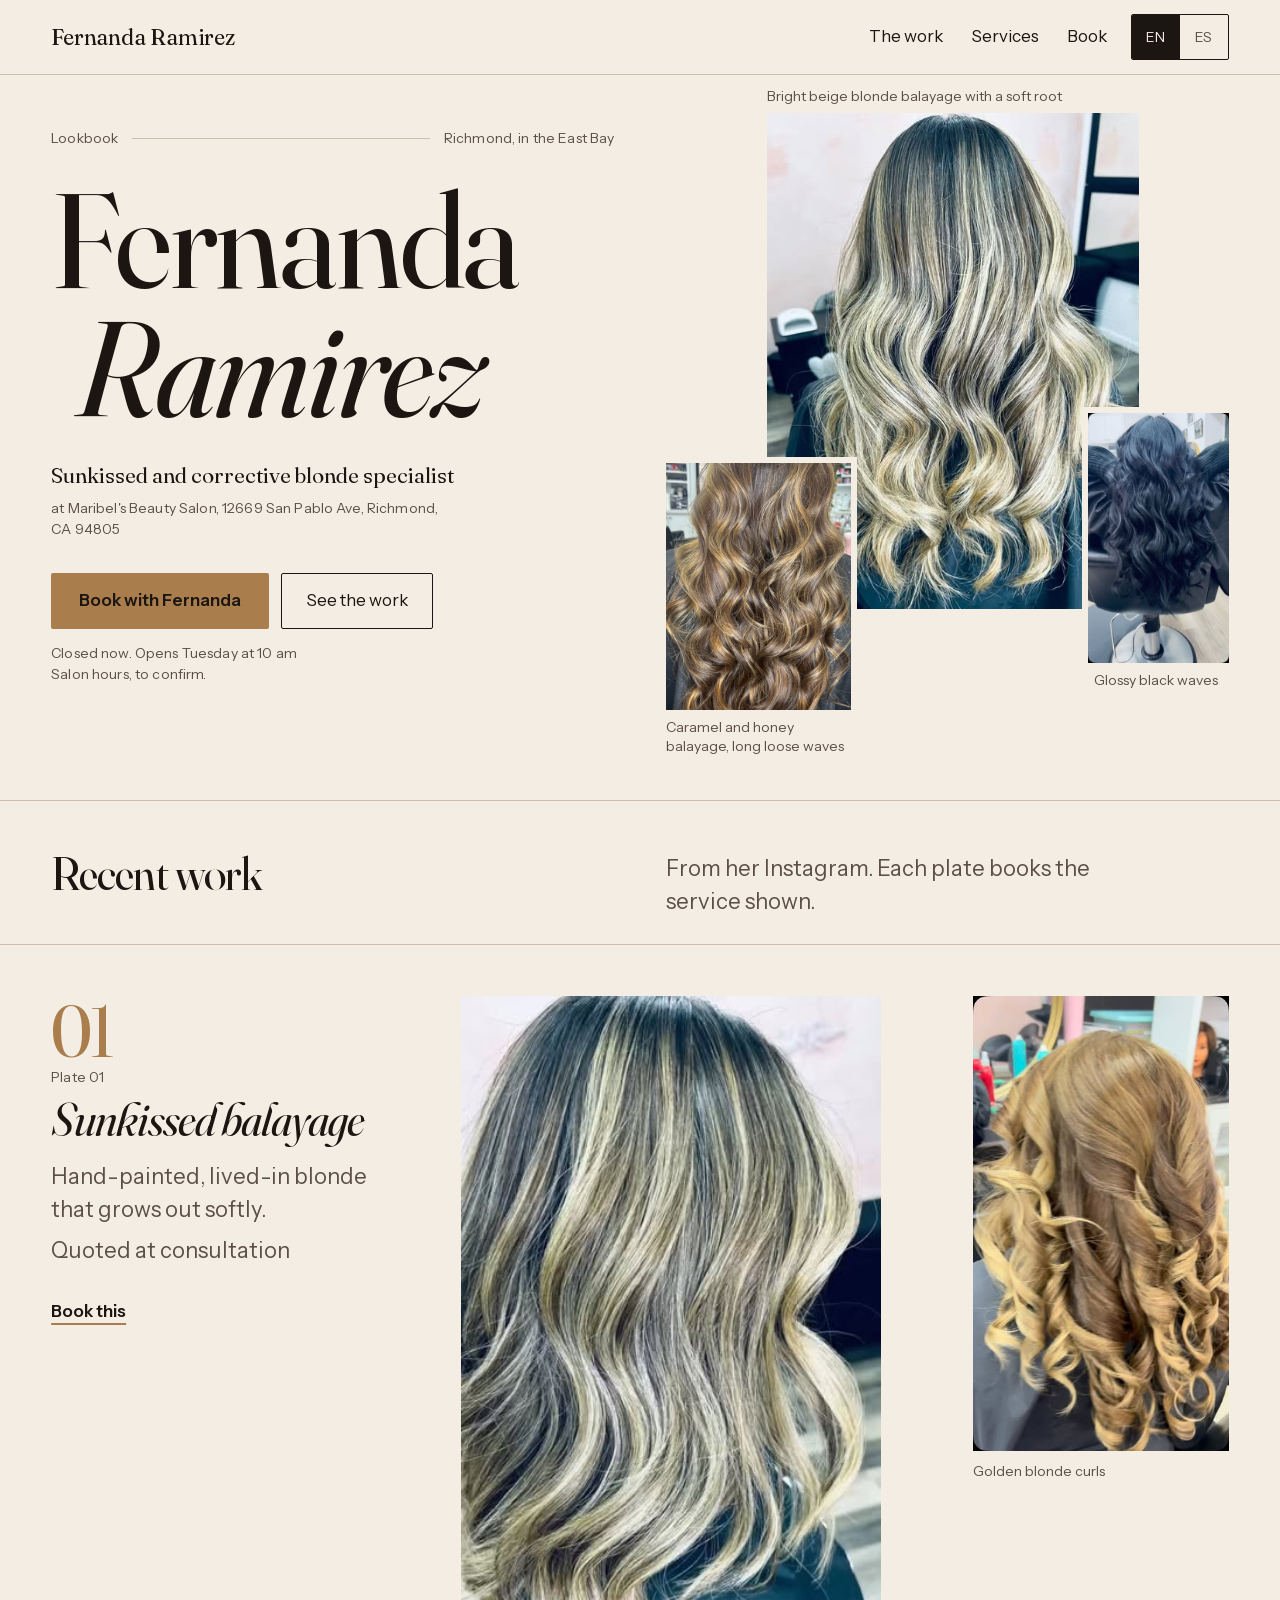
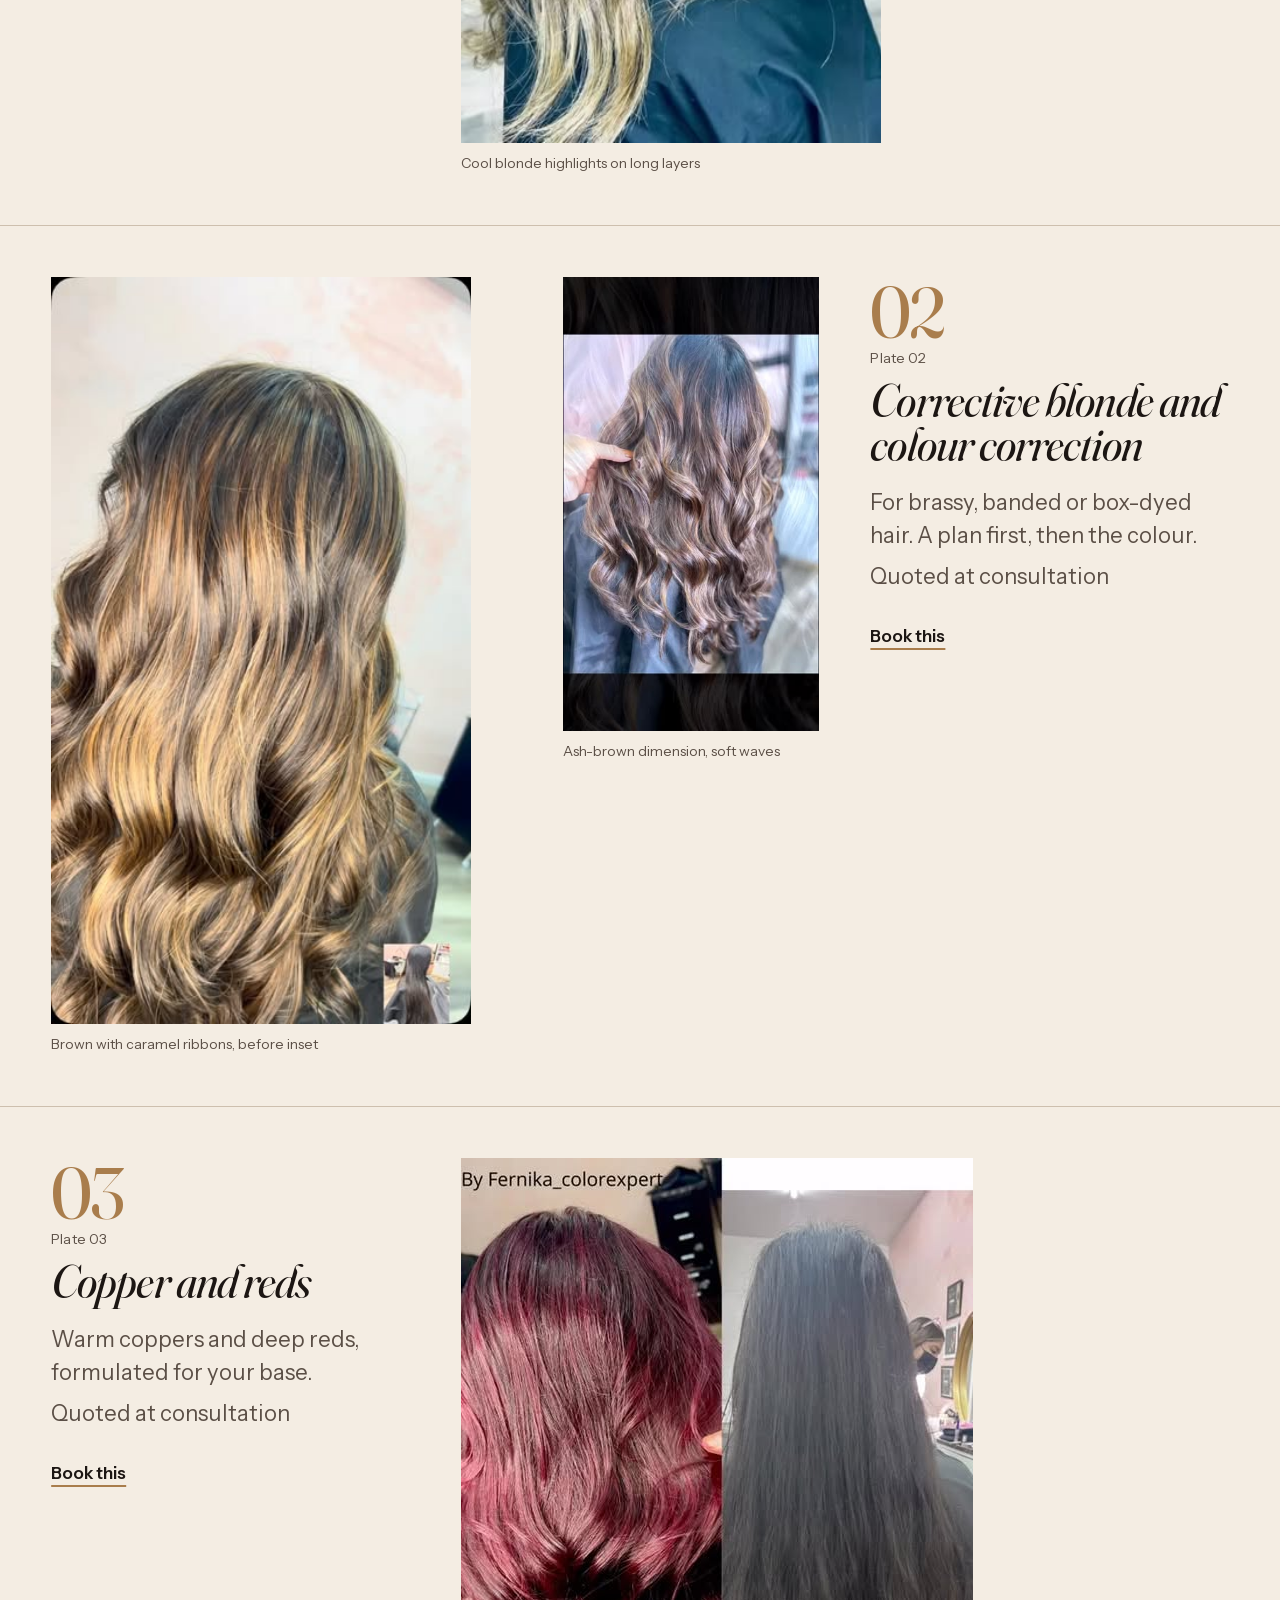
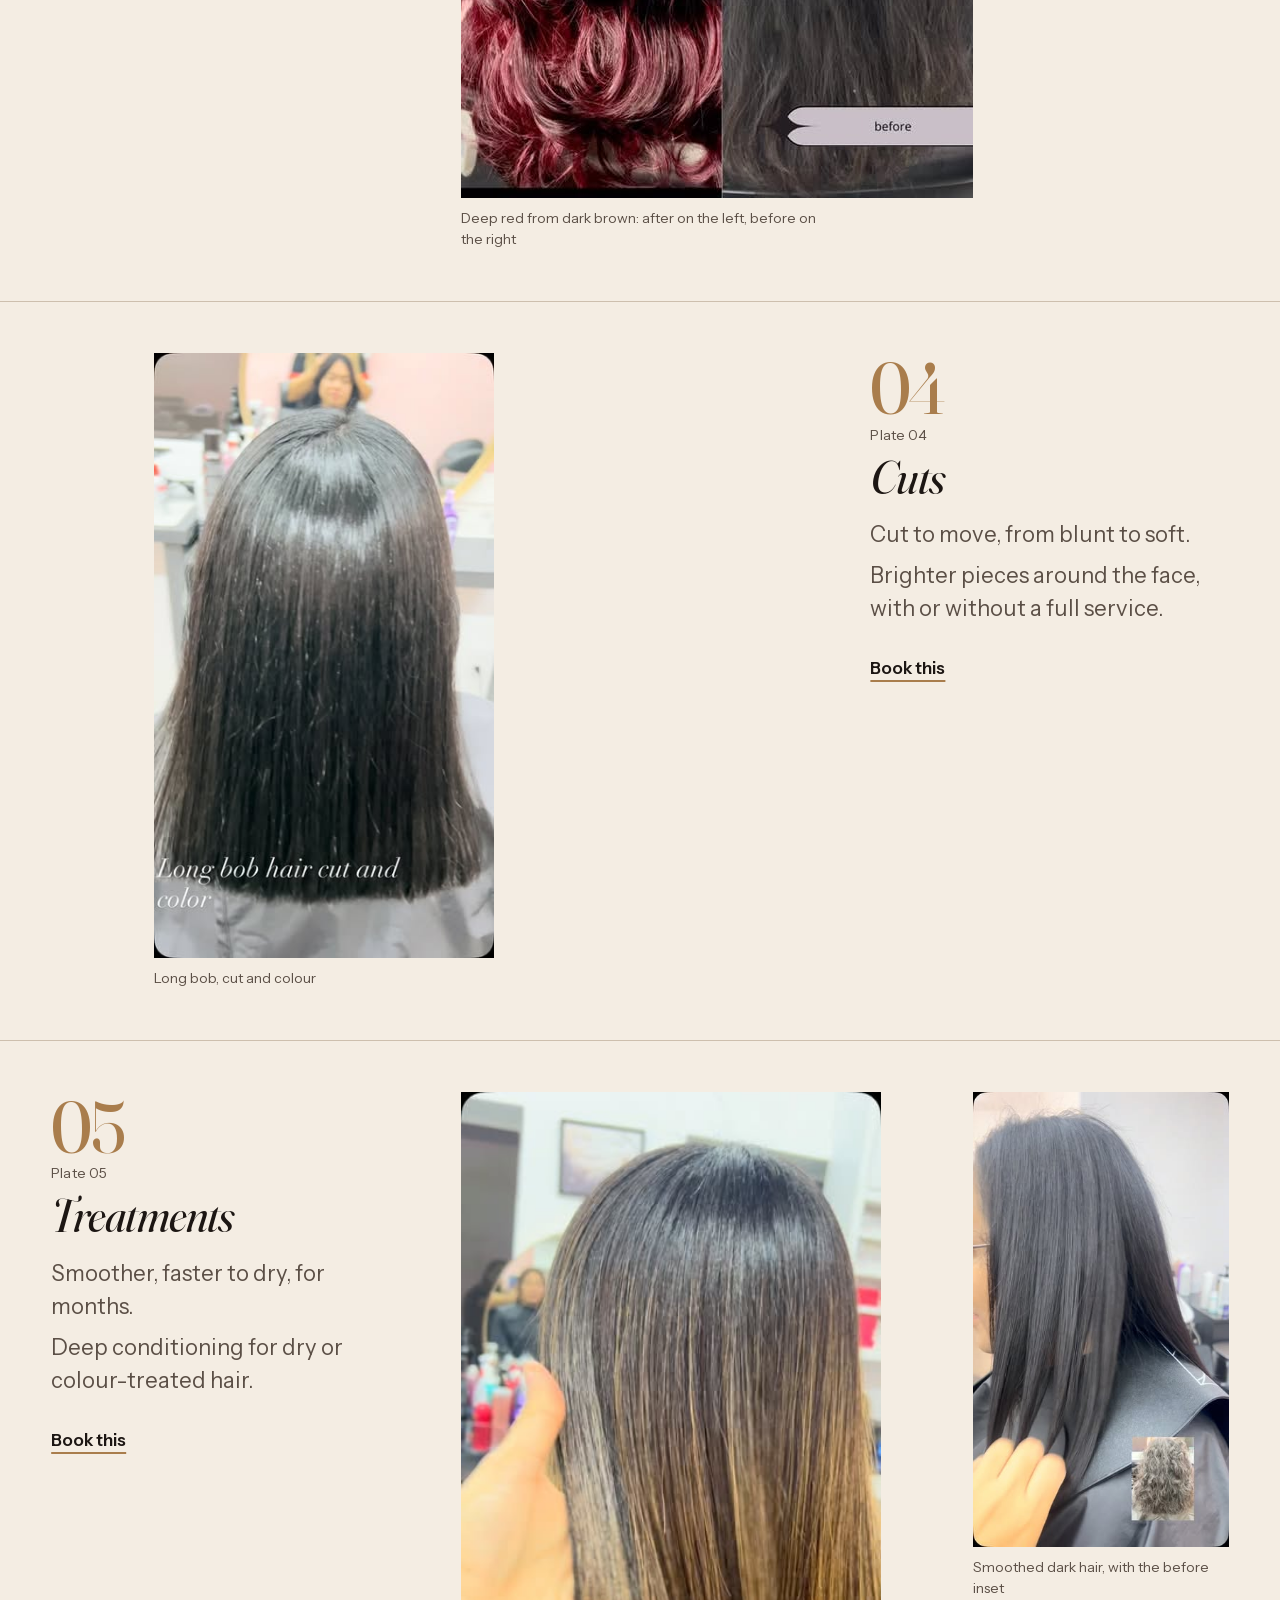
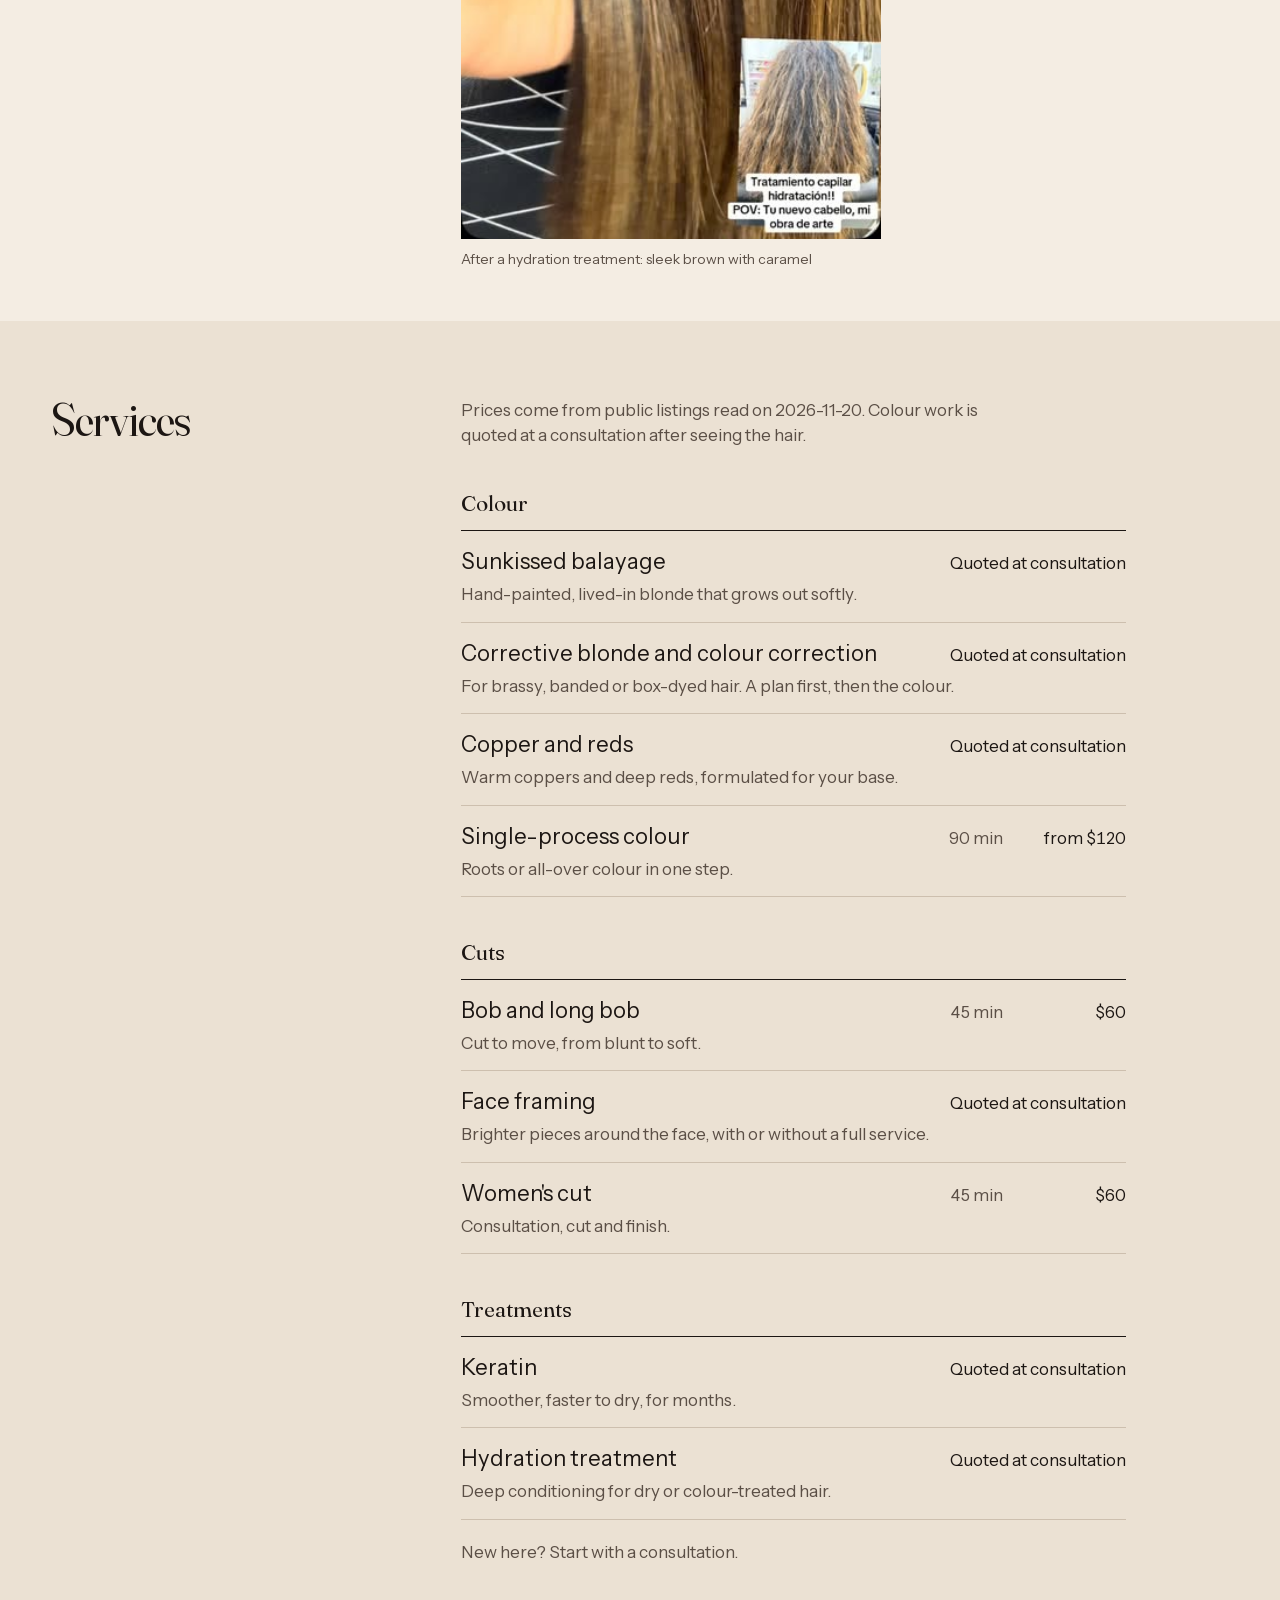
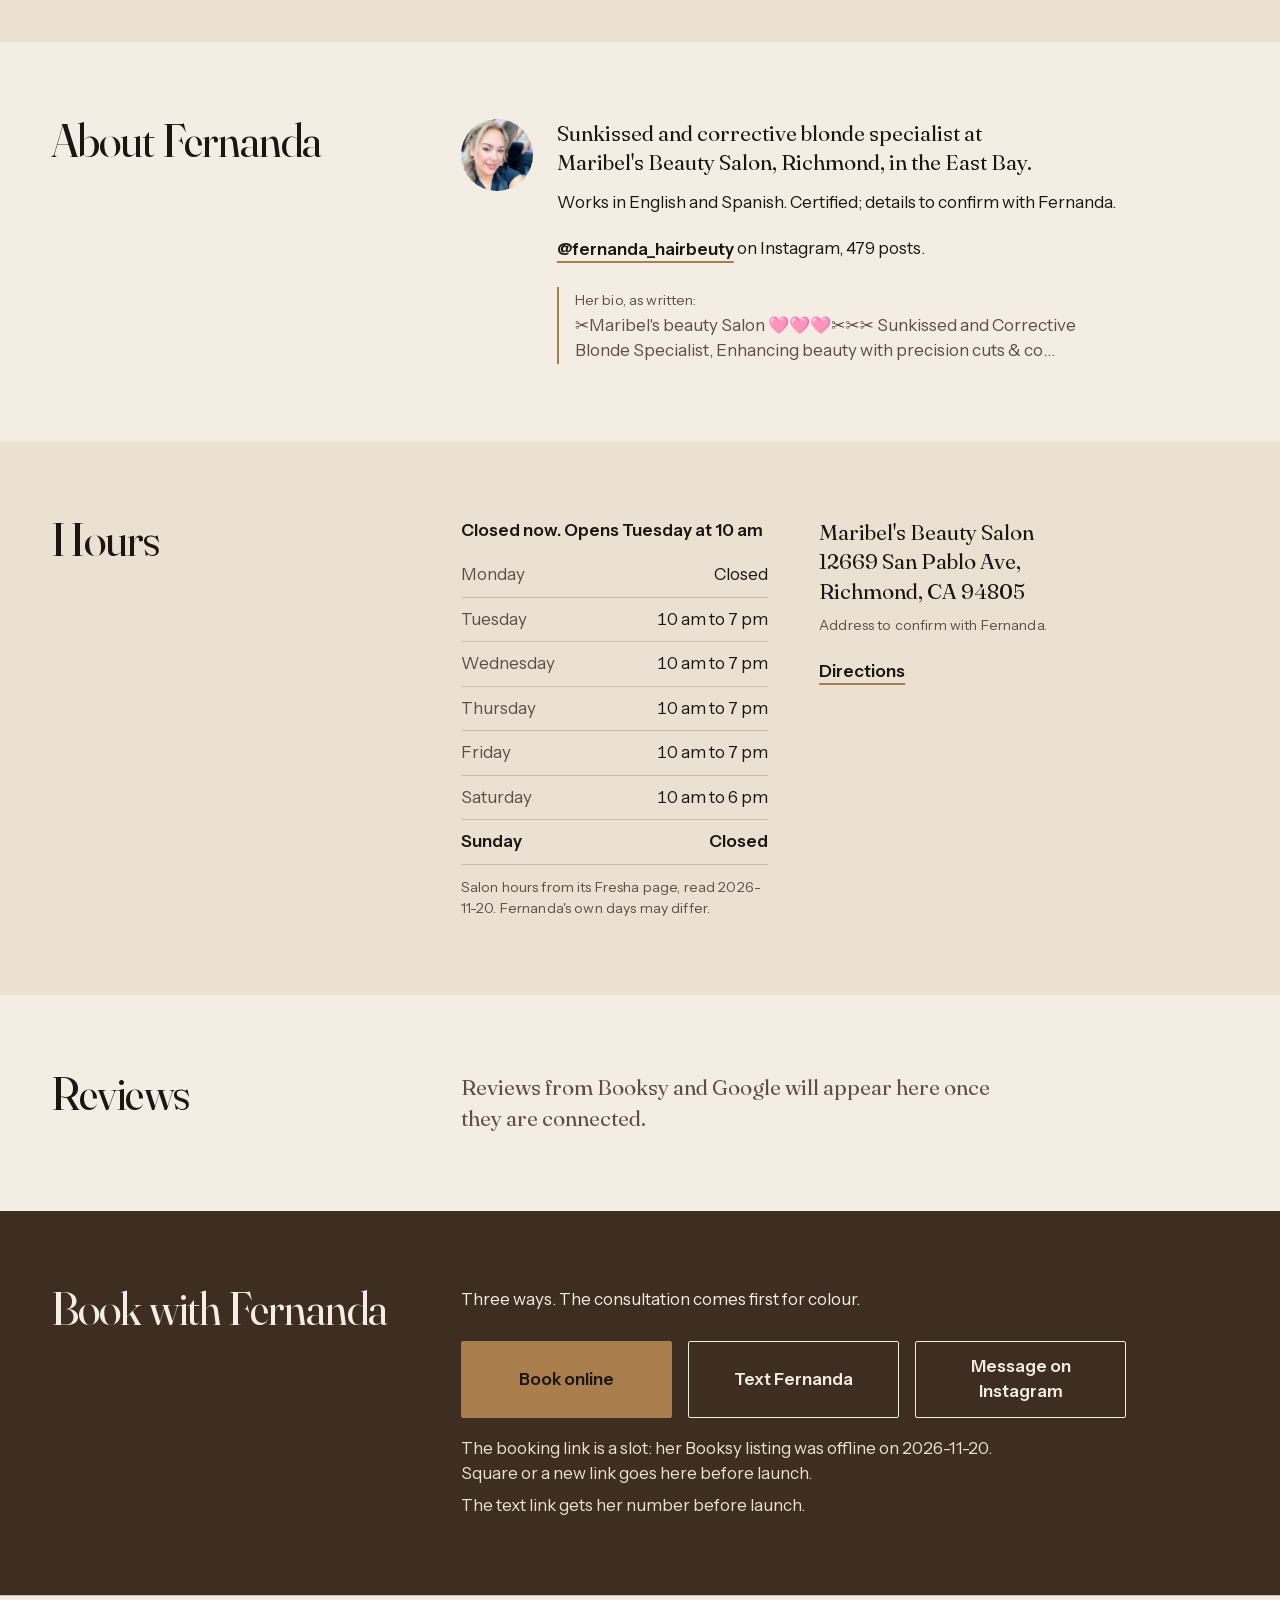
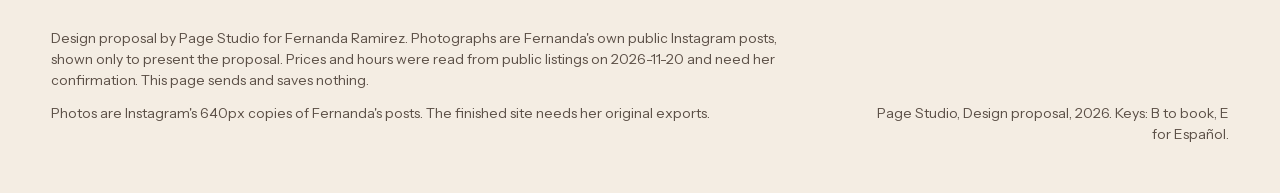
==== d1-lookbook.html @ dfb5a10b "Full proposal: walkthrough plus four directions (preview for Fernanda)" ====
<!DOCTYPE html>
<html lang="en">
<head>
<meta charset="utf-8">
<meta name="robots" content="noindex, nofollow">
<meta name="viewport" content="width=device-width, initial-scale=1">
<title>Fernanda Ramirez, blonde specialist in Richmond, CA: balayage, colour correction, cuts</title>
<meta name="description" content="Fernanda Ramirez, sunkissed and corrective blonde specialist at Maribel's Beauty Salon, 12669 San Pablo Ave, Richmond, CA. Balayage, colour correction, copper and reds, precision cuts, keratin. English and Spanish. Book a consultation.">
<meta name="theme-color" content="#f4ede3">
<link rel="stylesheet" href="fonts/fonts.css">
<script type="application/ld+json">
{"@context":"https://schema.org","@type":"HairSalon","name":"Fernanda Ramirez at Maribel's Beauty Salon","description":"Sunkissed and corrective blonde specialist. Balayage, colour correction, copper and reds, precision cuts, keratin and hydration treatments. English and Spanish.","address":{"@type":"PostalAddress","streetAddress":"12669 San Pablo Ave","addressLocality":"Richmond","addressRegion":"CA","postalCode":"94805","addressCountry":"US"},"sameAs":["https://www.instagram.com/fernanda_hairbeuty/"],"image":"img/work-04.jpg","knowsLanguage":["en","es"],"openingHoursSpecification":[{"@type":"OpeningHoursSpecification","dayOfWeek":["Tuesday","Wednesday","Thursday","Friday"],"opens":"10:00","closes":"19:00"},{"@type":"OpeningHoursSpecification","dayOfWeek":"Saturday","opens":"10:00","closes":"18:00"}]}
</script>
<style>
:root{
  --paper:#f4ede3;--paper-2:#ebe1d3;--ink:#1c1613;--ink-2:#5b4f46;--honey:#a97d4c;--espresso:#3d2e21;--rule:#cdbfae;
  --t1:14px;--t2:17px;--t3:clamp(19px,1.1vw + 14px,22px);--t4:clamp(28px,2.2vw + 18px,48px);--t5:clamp(56px,10.5vw,160px);--t6:clamp(40px,4vw + 20px,80px);
  --display:"Fraunces",Georgia,"Times New Roman",serif;--text:"Instrument Sans",system-ui,-apple-system,"Segoe UI",sans-serif;
  --gutter:clamp(20px,4vw,64px);--r:2px;--ease:cubic-bezier(.2,.7,.2,1);
}
*{box-sizing:border-box}
html{background:var(--paper);scroll-behavior:smooth}
body{margin:0;background:var(--paper);color:var(--ink);font-family:var(--text);font-size:var(--t2);line-height:1.5;-webkit-font-smoothing:antialiased;text-rendering:optimizeLegibility}
img{display:block;max-width:100%;height:auto}
a{color:inherit}
h1,h2,h3,p,figure{margin:0}
:focus-visible{outline:2px solid var(--ink);outline-offset:3px;border-radius:var(--r)}
.skip{position:absolute;left:var(--gutter);top:-100px;background:var(--ink);color:var(--paper);padding:12px 16px;z-index:10;text-decoration:none}
.skip:focus{top:12px}
.display{font-family:var(--display);font-variation-settings:"opsz" 144,"SOFT" 50;font-weight:400;letter-spacing:-.02em;line-height:.96}
.ital{font-style:italic;font-variation-settings:"opsz" 144,"SOFT" 70}
.meta{font-size:var(--t1);color:var(--ink-2);letter-spacing:.01em}
.wrap{padding-left:var(--gutter);padding-right:var(--gutter)}

/* header */
.hdr{display:flex;align-items:center;justify-content:space-between;gap:16px;padding:14px var(--gutter);border-bottom:1px solid var(--rule)}
.mark{font-family:var(--display);font-variation-settings:"opsz" 36;font-size:var(--t3);text-decoration:none;letter-spacing:-.01em;min-height:44px;display:inline-flex;align-items:center}
.hdr-nav{display:flex;align-items:center;gap:4px}
.hdr-nav a{text-decoration:none;padding:10px 12px;min-height:44px;display:inline-flex;align-items:center;border-radius:var(--r)}
.hdr-nav a:hover{text-decoration:underline;text-decoration-color:var(--honey);text-underline-offset:5px;text-decoration-thickness:2px}
.lang{display:flex;border:1px solid var(--ink);border-radius:var(--r);overflow:hidden;margin-left:8px}
.lang button{font:inherit;font-size:var(--t1);background:transparent;color:var(--ink-2);border:0;min-height:44px;min-width:48px;padding:0 12px;cursor:pointer}
.lang button[aria-pressed="true"]{background:var(--ink);color:var(--paper)}
.lang button:focus-visible{outline-offset:-3px}

/* acts */
.btn{display:inline-flex;align-items:center;justify-content:center;min-height:56px;padding:0 28px;background:var(--honey);color:var(--ink);text-decoration:none;font-weight:600;border-radius:var(--r);transition:background .25s var(--ease),color .25s var(--ease)}
.btn:hover{background:var(--espresso);color:var(--paper)}
.ghost{display:inline-flex;align-items:center;justify-content:center;min-height:56px;padding:0 24px;border:1px solid var(--ink);color:var(--ink);text-decoration:none;border-radius:var(--r)}
.ghost:hover{background:var(--paper-2)}
.booklink{display:inline-flex;align-items:center;min-height:44px;font-weight:600;text-decoration:underline;text-decoration-color:var(--honey);text-decoration-thickness:2px;text-underline-offset:6px}
.booklink:hover{text-decoration-color:var(--ink)}

/* masthead */
.mast{display:grid;grid-template-columns:repeat(12,1fr);column-gap:var(--gutter);padding:clamp(20px,3vw,48px) var(--gutter) clamp(64px,7vw,110px);align-items:end}
.mast-copy{grid-column:1/7;padding-bottom:clamp(8px,2vw,32px)}
.kicker{display:flex;gap:14px;align-items:baseline;flex-wrap:wrap;margin-bottom:clamp(14px,2vw,28px)}
.kicker .rule{flex:1;height:1px;background:var(--rule);min-width:40px;align-self:center}
.title{font-size:var(--t5)}
.title .ital{display:block;padding-left:.18em}
.sub{font-family:var(--display);font-variation-settings:"opsz" 72,"SOFT" 30;font-size:var(--t3);line-height:1.3;margin-top:clamp(16px,2.2vw,28px);max-width:30ch}
.place{margin-top:8px;max-width:40ch}
.acts{display:flex;gap:12px;flex-wrap:wrap;margin-top:clamp(20px,2.6vw,36px)}
.open{margin-top:14px}
.open span{display:block}
.mast-art{grid-column:7/13;position:relative;aspect-ratio:1/1.06}
.mast-art figure{position:absolute;margin:0}
.art-a{left:18%;top:0;width:66%}
.art-b{left:0;bottom:0;width:34%;border:6px solid var(--paper);border-bottom:0;border-left:0}
.art-c{right:0;bottom:7%;width:26%;border:6px solid var(--paper);border-right:0}
.mast-art img{width:100%}
.mast-art figcaption{position:absolute;left:0;right:0;top:calc(100% + 8px);font-size:var(--t1);color:var(--ink-2);line-height:1.35}
.art-a figcaption{top:auto;bottom:calc(100% + 8px);white-space:nowrap;overflow:hidden;text-overflow:ellipsis}
.art-b figcaption{left:0}
.art-c figcaption{left:6px}

/* plates */
.plates-head{display:grid;grid-template-columns:repeat(12,1fr);column-gap:var(--gutter);padding:clamp(28px,4vw,64px) var(--gutter) clamp(12px,2vw,28px);border-top:1px solid var(--rule)}
.plates-head h2{grid-column:1/6;font-size:var(--t4)}
.plates-head p{grid-column:7/12;font-size:var(--t3);color:var(--ink-2);align-self:end;max-width:40ch}
.plate{display:grid;grid-template-columns:repeat(12,1fr);column-gap:var(--gutter);padding:clamp(28px,4vw,72px) var(--gutter);border-top:1px solid var(--rule)}
.plate-copy{grid-column:1/5;align-self:start;position:sticky;top:24px}
.plate:nth-child(even) .plate-copy{grid-column:9/13;order:2}
.plate-art{grid-column:5/13;display:grid;grid-template-columns:repeat(8,1fr);column-gap:var(--gutter);align-items:start}
.plate:nth-child(even) .plate-art{grid-column:1/9;order:1}
.num{font-family:var(--display);font-variation-settings:"opsz" 144,"SOFT" 50;font-size:var(--t6);line-height:1;color:var(--honey);font-variant-numeric:tabular-nums;letter-spacing:-.03em}
.plate h3{font-size:var(--t4);margin-top:10px;max-width:14ch}
.plate .lines{margin-top:18px;max-width:34ch;font-size:var(--t3);color:var(--ink-2)}
.plate .lines p + p{margin-top:8px}
.plate .booklink{margin-top:22px}
.plate figure{margin:0}
.plate figcaption{margin-top:10px;font-size:var(--t1);color:var(--ink-2);max-width:36ch}
.p-main{grid-column:1/6}
.p-side{grid-column:6/9;margin-top:clamp(40px,8vw,160px)}
.p-main img{width:min(100%,420px)}
.p-side img{width:min(100%,340px)}
.plate.wide .p-main{grid-column:1/7}
.plate.wide .p-main img{width:min(100%,512px)}
.p-side.alone{grid-column:2/7;margin-top:0}

/* services */
.band{background:var(--paper-2)}
.sec{display:grid;grid-template-columns:repeat(12,1fr);column-gap:var(--gutter);padding:clamp(40px,6vw,96px) var(--gutter)}
.sec > h2{grid-column:1/5;font-size:var(--t4)}
.sec > .body{grid-column:5/12}
.sec .note{color:var(--ink-2);max-width:52ch}
.grp{margin-top:clamp(24px,3vw,40px)}
.grp h3{font-family:var(--display);font-variation-settings:"opsz" 72,"SOFT" 30;font-weight:400;font-size:var(--t3);padding-bottom:10px;border-bottom:1px solid var(--ink)}
.row{display:grid;grid-template-columns:1fr auto auto;gap:6px 24px;align-items:baseline;padding:14px 0;border-bottom:1px solid var(--rule)}
.row .nm{font-size:var(--t3)}
.row .ln{grid-column:1/-1;color:var(--ink-2);margin-top:-2px}
.row .dur,.row .pr{white-space:nowrap;font-variant-numeric:tabular-nums}
.row .pr{min-width:9ch;text-align:right}
.row .dur{color:var(--ink-2)}

/* about */
.about .body{display:grid;grid-template-columns:72px 1fr;gap:20px 24px;align-items:start}
.about img{width:72px;height:72px;border-radius:50%;object-fit:cover}
.about .lead{font-family:var(--display);font-variation-settings:"opsz" 72,"SOFT" 30;font-size:var(--t3);line-height:1.35;max-width:36ch}
.about p + p{margin-top:12px}
.about .ig{display:inline-flex;align-items:center;min-height:44px;font-weight:600;text-decoration:underline;text-decoration-color:var(--honey);text-decoration-thickness:2px;text-underline-offset:6px}
.about blockquote{margin:16px 0 0;padding-left:16px;border-left:2px solid var(--honey);color:var(--ink-2);max-width:60ch}

/* hours */
.hours .body{display:grid;grid-template-columns:1fr 1fr;gap:32px var(--gutter)}
.hrow{display:grid;grid-template-columns:1fr auto;gap:16px;padding:9px 0;border-bottom:1px solid var(--rule);font-variant-numeric:tabular-nums}
.hrow.today{font-weight:600}
.hday{color:var(--ink-2)}.hrow.today .hday{color:var(--ink)}
.status{font-weight:600;margin-bottom:10px}
.addr{font-family:var(--display);font-variation-settings:"opsz" 72,"SOFT" 30;font-size:var(--t3);line-height:1.35}
.addr + p{margin-top:8px}
.dir{display:inline-flex;align-items:center;min-height:44px;margin-top:14px;font-weight:600;text-decoration:underline;text-decoration-color:var(--honey);text-decoration-thickness:2px;text-underline-offset:6px}

/* book */
.book{background:var(--espresso);color:var(--paper)}
.book .sec > h2{font-size:var(--t4)}
.book .body p{max-width:52ch}
.chan{display:grid;grid-template-columns:repeat(3,1fr);gap:16px;margin-top:28px}
.chan a{display:flex;align-items:center;justify-content:center;min-height:64px;padding:12px 18px;text-align:center;text-decoration:none;border:1px solid var(--paper);border-radius:var(--r);font-weight:600}
.chan a.primary{background:var(--honey);color:var(--ink);border-color:var(--honey)}
.chan a:hover{background:var(--paper);color:var(--espresso)}
.chan a.primary:hover{background:var(--paper);color:var(--espresso);border-color:var(--paper)}
.book .slots{margin-top:18px;color:var(--paper-2)}
.book .slots p + p{margin-top:6px}
.book :focus-visible{outline-color:var(--paper)}

/* reviews */
.reviews .body p{font-family:var(--display);font-variation-settings:"opsz" 72,"SOFT" 30;font-size:var(--t3);color:var(--ink-2);max-width:40ch;line-height:1.4}

/* footer */
.ftr{padding:32px var(--gutter) 48px;border-top:1px solid var(--rule);display:grid;grid-template-columns:repeat(12,1fr);column-gap:var(--gutter);row-gap:12px;font-size:var(--t1);color:var(--ink-2)}
.ftr p{grid-column:1/9;max-width:80ch}
.ftr .colophon{grid-column:9/13;text-align:right}

/* reveal: default visible; hidden only while js loads */
html.js:not(.ready) .rv{opacity:0;transform:translateY(10px)}
.rv{transition:opacity .45s var(--ease),transform .45s var(--ease);transition-delay:calc(var(--i,0) * 70ms)}
@media (prefers-reduced-motion:reduce){html{scroll-behavior:auto}.rv,.btn{transition:none}html.js:not(.ready) .rv{opacity:1;transform:none}}

@media (max-width:1000px){
  .mast-copy{grid-column:1/13}
  .mast-art{grid-column:1/13;margin-top:40px}
  .plate-copy,.plate:nth-child(even) .plate-copy{grid-column:1/13;position:static;order:0}
  .plate-art,.plate:nth-child(even) .plate-art{grid-column:1/13;order:1;margin-top:28px}
  .sec > h2{grid-column:1/13}.sec > .body{grid-column:1/13;margin-top:20px}
  .plates-head h2,.plates-head p{grid-column:1/13}.plates-head p{margin-top:10px}
  .ftr p,.ftr .colophon{grid-column:1/13;text-align:left}
}
@media (max-width:720px){
  .hdr-nav .navlink,.hdr-nav .navbook{display:none}
  .mark{white-space:nowrap}
  .mast-art{position:static;aspect-ratio:auto;display:grid;grid-template-columns:1fr 1fr;gap:28px 12px}
  .mast-art figure{position:static}
  .art-a{grid-column:1/3;width:auto}
  .art-b,.art-c{width:auto;border:0}
  .mast-art figcaption{position:static;white-space:normal;margin-top:8px}
  .art-a figcaption{position:static;white-space:normal;overflow:visible}
  .art-c figcaption{left:0}
  .plate-art{grid-template-columns:1fr 1fr;column-gap:12px}
  .p-main{grid-column:1/3}.p-side{grid-column:1/3;margin-top:28px}
  .plate.wide .p-main{grid-column:1/3}.p-side.alone{grid-column:1/3}
  .row{grid-template-columns:1fr auto}
  .row .dur{grid-column:1;grid-row:2;justify-self:start}
  .row .pr{grid-column:2;grid-row:1/3;align-self:center}
  .row .ln{grid-column:1/-1;grid-row:3}
  .hours .body{grid-template-columns:1fr}
  .chan{grid-template-columns:1fr}
  .acts{flex-direction:column;align-items:stretch}
  .btn,.ghost{width:100%}
}
@media print{
  :root{--paper:#fff;--paper-2:#fff;--ink:#000;--ink-2:#000;--honey:#000;--espresso:#000;--rule:#000}
  @page{margin:16mm}
  html{scroll-behavior:auto}
  body{background:#fff;color:#000;font-size:12pt}
  .skip,.lang,.hdr-nav,.ghost,.rv.open{display:none}
  .rv{opacity:1!important;transform:none!important;transition:none}
  .mast{display:block}
  .mast-art{position:static;aspect-ratio:auto;display:grid;grid-template-columns:1fr 1fr 1fr;gap:6mm;margin-top:10mm}
  .mast-art figure{position:static;width:auto;border:0}
  .mast-art figcaption{position:static;white-space:normal;margin-top:2mm}
  .mast-art img{max-height:52mm;width:auto}
  .plate img{max-height:46mm;width:auto}
  h2,h3,.plates-head{break-after:avoid}
  .plates-head{break-inside:avoid}
  .plate{break-inside:avoid;display:flex;gap:8mm;align-items:flex-start;padding:5mm 0}
  .plate-copy,.plate:nth-child(even) .plate-copy{flex:0 0 40%;order:0}
  .plate-art,.plate:nth-child(even) .plate-art{flex:1;order:1;margin-top:0}
  .plate-copy{position:static}
  .plate-art{display:flex;gap:6mm}
  #services{break-before:page}
  .about .sec,.hours .sec,.reviews .sec,.book .sec{break-inside:avoid}
  .plate .num{font-size:28pt}
  .plate h3,.sec > h2{font-size:20pt}
  .p-side{margin-top:0}
  .plate .lines{color:#000}
  .btn,.chan a,.chan a.primary{background:#fff;color:#000;border:1px solid #000}
  .book{background:#fff;color:#000;border-top:1px solid #000}
  .book .slots{color:#000}
  .sec,.plates-head{display:block;padding:6mm 0}
  .sec > .body{margin-top:4mm}
  .grp,.hours .body,.chan{break-inside:avoid}
  .ftr{display:block;font-size:10.5pt}
  a{text-decoration:none}
}
</style>
</head>
<body>
<a class="skip" href="#main" data-t="skip">Skip to the work</a>

<header class="hdr">
  <a class="mark" href="#top" data-from="person.name">Fernanda Ramirez</a>
  <nav class="hdr-nav" aria-label="Page">
    <a class="navlink" href="#plates" data-t="nav_work">The work</a>
    <a class="navlink" href="#services" data-t="services">Services</a>
    <a class="navbook" href="#book" data-t="book_short">Book</a>
    <div class="lang" role="group" aria-label="Language">
      <button type="button" data-lang-toggle="en" aria-pressed="true" lang="en">EN</button>
      <button type="button" data-lang-toggle="es" aria-pressed="false" lang="es">ES</button>
    </div>
  </nav>
</header>

<main id="main">
<section class="mast" id="top" aria-labelledby="name">
  <div class="mast-copy">
    <p class="kicker meta rv" style="--i:0"><span data-t="kicker">Lookbook</span><span class="rule" aria-hidden="true"></span><span data-from="salon.area_en">Richmond, in the East Bay</span></p>
    <h1 class="display title rv" id="name" style="--i:1"><span>Fernanda</span><span class="ital">Ramirez</span></h1>
    <p class="sub rv" style="--i:2" data-from="person.position_en">Sunkissed and corrective blonde specialist</p>
    <p class="place meta rv" style="--i:3"><span data-t="at_salon">at Maribel's Beauty Salon</span>, <span data-from="salon.address_line">12669 San Pablo Ave, Richmond, CA 94805</span></p>
    <div class="acts rv" style="--i:4">
      <a class="btn" href="#book" data-t="book">Book with Fernanda</a>
      <a class="ghost" href="#plates" data-t="see_work">See the work</a>
    </div>
    <p class="open meta rv" style="--i:5"><span data-open-now></span> <span data-t="hours_note_short">Salon hours, to confirm.</span></p>
  </div>
  <div class="mast-art rv" style="--i:2">
    <figure class="art-a"><img src="img/work-04.jpg" width="480" height="640" alt="Bright beige blonde balayage with a soft root" data-t="cap_04" data-t-attr="alt" fetchpriority="high"><figcaption data-t="cap_04">Bright beige blonde balayage with a soft root</figcaption></figure>
    <figure class="art-b"><img src="img/work-02.jpg" width="480" height="640" alt="Caramel and honey balayage, long loose waves" data-t="cap_02" data-t-attr="alt"><figcaption data-t="cap_02">Caramel and honey balayage, long loose waves</figcaption></figure>
    <figure class="art-c"><img src="img/work-07.jpg" width="360" height="640" alt="Glossy black waves" data-t="cap_07" data-t-attr="alt"><figcaption data-t="cap_07">Glossy black waves</figcaption></figure>
  </div>
</section>

<div class="plates-head" id="plates">
  <h2 class="display" data-t="work">Recent work</h2>
  <p data-t="plates_lead">From her Instagram. Each plate books the service shown.</p>
</div>

<section aria-label="Plates">
  <article class="plate" id="plate-1">
    <div class="plate-copy">
      <p class="num" aria-hidden="true">01</p>
      <p class="meta"><span data-t="plate">Plate</span> 01</p>
      <h3 class="display ital" data-t="svc_balayage">Sunkissed balayage</h3>
      <div class="lines"><p data-from="services.groups.0.items.0.line_en">Hand-painted, lived-in blonde that grows out softly.</p><p data-t="consult">Quoted at consultation</p></div>
      <a class="booklink" href="#book" data-t="plate_book">Book this</a>
    </div>
    <div class="plate-art">
      <figure class="p-main"><img src="img/work-05.jpg" width="360" height="640" alt="Cool blonde highlights on long layers" data-t="cap_05" data-t-attr="alt" loading="lazy"><figcaption data-t="cap_05">Cool blonde highlights on long layers</figcaption></figure>
      <figure class="p-side"><img src="img/work-10.jpg" width="360" height="640" alt="Golden blonde curls" data-t="cap_10" data-t-attr="alt" loading="lazy"><figcaption data-t="cap_10">Golden blonde curls</figcaption></figure>
    </div>
  </article>

  <article class="plate" id="plate-2">
    <div class="plate-copy">
      <p class="num" aria-hidden="true">02</p>
      <p class="meta"><span data-t="plate">Plate</span> 02</p>
      <h3 class="display ital" data-t="svc_corrective">Corrective blonde and colour correction</h3>
      <div class="lines"><p data-from="services.groups.0.items.1.line_en">For brassy, banded or box-dyed hair. A plan first, then the colour.</p><p data-t="consult">Quoted at consultation</p></div>
      <a class="booklink" href="#book" data-t="plate_book">Book this</a>
    </div>
    <div class="plate-art">
      <figure class="p-main"><img src="img/work-11.jpg" width="360" height="640" alt="Brown with caramel ribbons, before inset" data-t="cap_11" data-t-attr="alt" loading="lazy"><figcaption data-t="cap_11">Brown with caramel ribbons, before inset</figcaption></figure>
      <figure class="p-side"><img src="img/work-03.jpg" width="361" height="640" alt="Ash-brown dimension, soft waves" data-t="cap_03" data-t-attr="alt" loading="lazy"><figcaption data-t="cap_03">Ash-brown dimension, soft waves</figcaption></figure>
    </div>
  </article>

  <article class="plate wide" id="plate-3">
    <div class="plate-copy">
      <p class="num" aria-hidden="true">03</p>
      <p class="meta"><span data-t="plate">Plate</span> 03</p>
      <h3 class="display ital" data-t="svc_copper">Copper and reds</h3>
      <div class="lines"><p data-from="services.groups.0.items.2.line_en">Warm coppers and deep reds, formulated for your base.</p><p data-t="consult">Quoted at consultation</p></div>
      <a class="booklink" href="#book" data-t="plate_book">Book this</a>
    </div>
    <div class="plate-art">
      <figure class="p-main"><img src="img/work-01.jpg" width="512" height="640" alt="Deep red from dark brown: after on the left, before on the right" data-t="cap_01" data-t-attr="alt" loading="lazy"><figcaption data-t="cap_01">Deep red from dark brown: after on the left, before on the right</figcaption></figure>
    </div>
  </article>

  <article class="plate" id="plate-4">
    <div class="plate-copy">
      <p class="num" aria-hidden="true">04</p>
      <p class="meta"><span data-t="plate">Plate</span> 04</p>
      <h3 class="display ital" data-t="grp_cuts">Cuts</h3>
      <div class="lines"><p data-from="services.groups.1.items.0.line_en">Cut to move, from blunt to soft.</p><p data-from="services.groups.1.items.1.line_en">Brighter pieces around the face, with or without a full service.</p></div>
      <a class="booklink" href="#book" data-t="plate_book">Book this</a>
    </div>
    <div class="plate-art">
      <figure class="p-side alone"><img src="img/work-12.jpg" width="360" height="640" alt="Long bob, cut and colour" data-t="cap_12" data-t-attr="alt" loading="lazy"><figcaption data-t="cap_12">Long bob, cut and colour</figcaption></figure>
    </div>
  </article>

  <article class="plate" id="plate-5">
    <div class="plate-copy">
      <p class="num" aria-hidden="true">05</p>
      <p class="meta"><span data-t="plate">Plate</span> 05</p>
      <h3 class="display ital" data-t="grp_treat">Treatments</h3>
      <div class="lines"><p data-from="services.groups.2.items.0.line_en">Smoother, faster to dry, for months.</p><p data-from="services.groups.2.items.1.line_en">Deep conditioning for dry or colour-treated hair.</p></div>
      <a class="booklink" href="#book" data-t="plate_book">Book this</a>
    </div>
    <div class="plate-art">
      <figure class="p-main"><img src="img/work-08.jpg" width="360" height="640" alt="After a hydration treatment: sleek brown with caramel" data-t="cap_08" data-t-attr="alt" loading="lazy"><figcaption data-t="cap_08">After a hydration treatment: sleek brown with caramel</figcaption></figure>
      <figure class="p-side"><img src="img/work-09.jpg" width="360" height="640" alt="Smoothed dark hair, with the before inset" data-t="cap_09" data-t-attr="alt" loading="lazy"><figcaption data-t="cap_09">Smoothed dark hair, with the before inset</figcaption></figure>
    </div>
  </article>
</section>

<section class="band" id="services" aria-labelledby="svc-h">
  <div class="sec">
    <h2 class="display" id="svc-h" data-t="services">Services</h2>
    <div class="body">
      <p class="note" data-from="services.note_en">Prices come from public listings read on 2026-11-20. Colour work is quoted at a consultation after seeing the hair.</p>
      <div class="grp">
        <h3 data-t="grp_color">Colour</h3>
        <div class="row"><span class="nm" data-t="svc_balayage">Sunkissed balayage</span><span class="dur"></span><span class="pr" data-t="consult">Quoted at consultation</span><span class="ln" data-from="services.groups.0.items.0.line_en">Hand-painted, lived-in blonde that grows out softly.</span></div>
        <div class="row"><span class="nm" data-t="svc_corrective">Corrective blonde and colour correction</span><span class="dur"></span><span class="pr" data-t="consult">Quoted at consultation</span><span class="ln" data-from="services.groups.0.items.1.line_en">For brassy, banded or box-dyed hair. A plan first, then the colour.</span></div>
        <div class="row"><span class="nm" data-t="svc_copper">Copper and reds</span><span class="dur"></span><span class="pr" data-t="consult">Quoted at consultation</span><span class="ln" data-from="services.groups.0.items.2.line_en">Warm coppers and deep reds, formulated for your base.</span></div>
        <div class="row"><span class="nm" data-t="svc_tinte">Single-process colour</span><span class="dur">90 <span data-t="min">min</span></span><span class="pr"><span data-t="from">from</span> $120</span><span class="ln" data-from="services.groups.0.items.3.line_en">Roots or all-over colour in one step.</span></div>
      </div>
      <div class="grp">
        <h3 data-t="grp_cuts">Cuts</h3>
        <div class="row"><span class="nm" data-t="svc_bob">Bob and long bob</span><span class="dur">45 <span data-t="min">min</span></span><span class="pr">$60</span><span class="ln" data-from="services.groups.1.items.0.line_en">Cut to move, from blunt to soft.</span></div>
        <div class="row"><span class="nm" data-t="svc_face">Face framing</span><span class="dur"></span><span class="pr" data-t="consult">Quoted at consultation</span><span class="ln" data-from="services.groups.1.items.1.line_en">Brighter pieces around the face, with or without a full service.</span></div>
        <div class="row"><span class="nm" data-t="svc_womens">Women's cut</span><span class="dur">45 <span data-t="min">min</span></span><span class="pr">$60</span><span class="ln" data-from="services.groups.1.items.2.line_en">Consultation, cut and finish.</span></div>
      </div>
      <div class="grp">
        <h3 data-t="grp_treat">Treatments</h3>
        <div class="row"><span class="nm" data-t="svc_keratin">Keratin</span><span class="dur"></span><span class="pr" data-t="consult">Quoted at consultation</span><span class="ln" data-from="services.groups.2.items.0.line_en">Smoother, faster to dry, for months.</span></div>
        <div class="row"><span class="nm" data-t="svc_hydration">Hydration treatment</span><span class="dur"></span><span class="pr" data-t="consult">Quoted at consultation</span><span class="ln" data-from="services.groups.2.items.1.line_en">Deep conditioning for dry or colour-treated hair.</span></div>
      </div>
      <p class="note" style="margin-top:20px" data-t="new_here">New here? Start with a consultation.</p>
    </div>
  </div>
</section>

<section class="about" id="about" aria-labelledby="about-h">
  <div class="sec">
    <h2 class="display" id="about-h" data-t="about">About Fernanda</h2>
    <div class="body">
      <img src="img/fernanda.jpg" width="150" height="150" alt="Fernanda Ramirez" loading="lazy">
      <div>
        <p class="lead"><span data-from="person.position_en">Sunkissed and corrective blonde specialist</span> <span data-t="at_salon">at Maribel's Beauty Salon</span>, <span data-from="salon.area_en">Richmond, in the East Bay</span>.</p>
        <p><span data-t="about_langs">Works in</span> <span data-from="person.languages_en">English and Spanish</span>. <span data-t="about_cert">Certified; details to confirm with Fernanda.</span></p>
        <p><a class="ig" href="https://www.instagram.com/fernanda_hairbeuty/" rel="noopener">@fernanda_hairbeuty</a> <span data-t="about_ig">on Instagram, 479 posts.</span></p>
        <blockquote><span class="meta" data-t="bio_label">Her bio, as written:</span><br><span data-from="person.bio_verbatim" lang="en">✂️Maribel's beauty Salon 🩷🩷🩷✂️✂️✂️ Sunkissed and Corrective Blonde Specialist, Enhancing beauty with precision cuts &amp; co…</span></blockquote>
      </div>
    </div>
  </div>
</section>

<section class="band hours" id="hours" aria-labelledby="hours-h">
  <div class="sec">
    <h2 class="display" id="hours-h" data-t="hours">Hours</h2>
    <div class="body">
      <div>
        <p class="status" data-open-now></p>
        <div data-hours></div>
        <p class="meta" style="margin-top:12px" data-from="salon.hours.source">Salon hours from its Fresha page, read 2026-11-20. Fernanda's own days may differ.</p>
      </div>
      <div>
        <p class="addr"><span data-from="salon.name">Maribel's Beauty Salon</span><br><span data-from="salon.address_line">12669 San Pablo Ave, Richmond, CA 94805</span></p>
        <p class="meta" data-t="addr_note">Address to confirm with Fernanda.</p>
        <a class="dir" href="https://maps.apple.com/?q=12669+San+Pablo+Ave+Richmond+CA+94805" rel="noopener" data-t="directions">Directions</a>
      </div>
    </div>
  </div>
</section>

<section class="reviews" id="reviews" aria-labelledby="rev-h">
  <div class="sec">
    <h2 class="display" id="rev-h" data-t="reviews">Reviews</h2>
    <div class="body"><p data-t="reviews_empty">Reviews from Booksy and Google will appear here once they are connected.</p></div>
  </div>
</section>

<section class="book" id="book" aria-labelledby="book-h">
  <div class="sec">
    <h2 class="display" id="book-h" data-t="book">Book with Fernanda</h2>
    <div class="body">
      <p data-t="book_lead">Three ways. The consultation comes first for colour.</p>
      <div class="chan">
        <a class="primary" href="#book" data-t="ch_online">Book online</a>
        <a href="#book" data-t="text">Text Fernanda</a>
        <a href="https://ig.me/m/fernanda_hairbeuty" rel="noopener" data-t="dm">Message on Instagram</a>
      </div>
      <div class="slots">
        <p data-t="book_slot">The booking link is a slot: her Booksy listing was offline on 2026-11-20. Square or a new link goes here before launch.</p>
        <p data-t="text_slot">The text link gets her number before launch.</p>
      </div>
    </div>
  </div>
</section>
</main>

<footer class="ftr">
  <p data-t="disclosure">Design proposal by Page Studio for Fernanda Ramirez. Photographs are Fernanda's own public Instagram posts, shown only to present the proposal. Prices and hours were read from public listings on 2026-11-20 and need her confirmation. This page sends and saves nothing.</p>
  <p data-from="image_limit_en">Photos are Instagram's 640px copies of Fernanda's posts. The finished site needs her original exports.</p>
  <p class="colophon"><span data-from="studio.name">Page Studio</span>, <span data-from="studio.line_en">Design proposal</span>, 2026. <span data-t="keys">Keys: B to book, E for Español.</span></p>
</footer>

<script src="data.js"></script>
<script>
window.__T__ = {
  skip:        { en: "Skip to the work", es: "Ir al trabajo" },
  nav_work:    { en: "The work", es: "El trabajo" },
  kicker:      { en: "Lookbook", es: "Lookbook" },
  see_work:    { en: "See the work", es: "Ver el trabajo" },
  hours_note_short: { en: "Salon hours, to confirm.", es: "Horario del salón, por confirmar." },
  plates_lead: { en: "From her Instagram. Each plate books the service shown.", es: "De su Instagram. Cada lámina reserva el servicio que muestra." },
  plate:       { en: "Plate", es: "Lámina" },
  plate_book:  { en: "Book this", es: "Reservar esto" },
  from:        { en: "from", es: "desde" },
  grp_color:   { en: "Colour", es: "Color" },
  grp_cuts:    { en: "Cuts", es: "Cortes" },
  grp_treat:   { en: "Treatments", es: "Tratamientos" },
  svc_balayage:   { en: "Sunkissed balayage", es: "Balayage sunkissed" },
  svc_corrective: { en: "Corrective blonde and colour correction", es: "Rubio correctivo y corrección de color" },
  svc_copper:     { en: "Copper and reds", es: "Cobrizos y rojos" },
  svc_tinte:      { en: "Single-process colour", es: "Tinte" },
  svc_bob:        { en: "Bob and long bob", es: "Bob y long bob" },
  svc_face:       { en: "Face framing", es: "Face framing" },
  svc_womens:     { en: "Women's cut", es: "Corte de dama" },
  svc_keratin:    { en: "Keratin", es: "Keratina" },
  svc_hydration:  { en: "Hydration treatment", es: "Tratamiento capilar de hidratación" },
  cap_01: { en: "Deep red from dark brown: after on the left, before on the right", es: "Rojo intenso desde castaño oscuro: después a la izquierda, antes a la derecha" },
  cap_02: { en: "Caramel and honey balayage, long loose waves", es: "Balayage caramelo y miel, ondas largas y sueltas" },
  cap_03: { en: "Ash-brown dimension, soft waves", es: "Castaño ceniza con dimensión, ondas suaves" },
  cap_04: { en: "Bright beige blonde balayage with a soft root", es: "Balayage rubio beige con raíz difuminada" },
  cap_05: { en: "Cool blonde highlights on long layers", es: "Mechas rubias frías en capas largas" },
  cap_07: { en: "Glossy black waves", es: "Ondas negras con brillo" },
  cap_08: { en: "After a hydration treatment: sleek brown with caramel", es: "Después de un tratamiento de hidratación: castaño liso con caramelo" },
  cap_09: { en: "Smoothed dark hair, with the before inset", es: "Cabello oscuro alisado, con el antes en recuadro" },
  cap_10: { en: "Golden blonde curls", es: "Rizos rubio dorado" },
  cap_11: { en: "Brown with caramel ribbons, before inset", es: "Castaño con cintas caramelo, con el antes en recuadro" },
  cap_12: { en: "Long bob, cut and colour", es: "Long bob, corte y color" },
  about_langs: { en: "Works in", es: "Atiende en" },
  about_cert:  { en: "Certified; details to confirm with Fernanda.", es: "Certificada; detalles por confirmar con Fernanda." },
  about_ig:    { en: "on Instagram, 479 posts.", es: "en Instagram, 479 publicaciones." },
  bio_label:   { en: "Her bio, as written:", es: "Su bio, tal cual:" },
  addr_note:   { en: "Address to confirm with Fernanda.", es: "Dirección por confirmar con Fernanda." },
  book_lead:   { en: "Three ways. The consultation comes first for colour.", es: "Tres maneras. Para color, primero la consulta." },
  ch_online:   { en: "Book online", es: "Reservar en línea" },
  book_slot:   { en: "The booking link is a slot: her Booksy listing was offline on 2026-11-20. Square or a new link goes here before launch.", es: "El enlace de reserva es un espacio: su página de Booksy estaba fuera de línea el 20-11-2026. Square o un enlace nuevo va aquí antes de publicar." },
  text_slot:   { en: "The text link gets her number before launch.", es: "El enlace de texto recibe su número antes de publicar." },
  keys:        { en: "Keys: B to book, E for Español.", es: "Teclas: B para reservar, E para English." }
};
</script>
<script src="core.js"></script>
</body>
</html>
---- fonts/fonts.css ----
/* Self-hosted variable fonts. Each direction uses at most two families. No outside requests. */
@font-face{font-family:"Fraunces";src:url("fraunces-var.woff2") format("woff2");font-weight:100 900;font-style:normal;font-display:swap}
@font-face{font-family:"Fraunces";src:url("fraunces-italic-var.woff2") format("woff2");font-weight:100 900;font-style:italic;font-display:swap}
@font-face{font-family:"Instrument Sans";src:url("instrument-sans-var.woff2") format("woff2");font-weight:400 700;font-style:normal;font-display:swap}
@font-face{font-family:"Cormorant Garamond";src:url("cormorant-garamond.woff2") format("woff2");font-weight:300 700;font-style:normal;font-display:swap}
@font-face{font-family:"Cormorant Garamond";src:url("cormorant-garamond-italic.woff2") format("woff2");font-weight:300 700;font-style:italic;font-display:swap}
@font-face{font-family:"Hanken Grotesk";src:url("hanken-grotesk-var.woff2") format("woff2");font-weight:100 900;font-style:normal;font-display:swap}
@font-face{font-family:"Bodoni Moda";src:url("bodoni-moda.woff2") format("woff2");font-weight:400 900;font-style:normal;font-display:swap}
@font-face{font-family:"Bodoni Moda";src:url("bodoni-moda-italic.woff2") format("woff2");font-weight:400 900;font-style:italic;font-display:swap}
@font-face{font-family:"Schibsted Grotesk";src:url("schibsted-grotesk-var.woff2") format("woff2");font-weight:400 900;font-style:normal;font-display:swap}
@font-face{font-family:"Bricolage Grotesque";src:url("bricolage-var.woff2") format("woff2");font-weight:200 800;font-style:normal;font-display:swap}
@font-face{font-family:"Public Sans";src:url("public-sans-var.woff2") format("woff2");font-weight:100 900;font-style:normal;font-display:swap}
@font-face{font-family:"Newsreader";src:url("newsreader-var.woff2") format("woff2");font-weight:200 800;font-style:normal;font-display:swap}
@font-face{font-family:"Newsreader";src:url("newsreader-italic-var.woff2") format("woff2");font-weight:200 800;font-style:italic;font-display:swap}
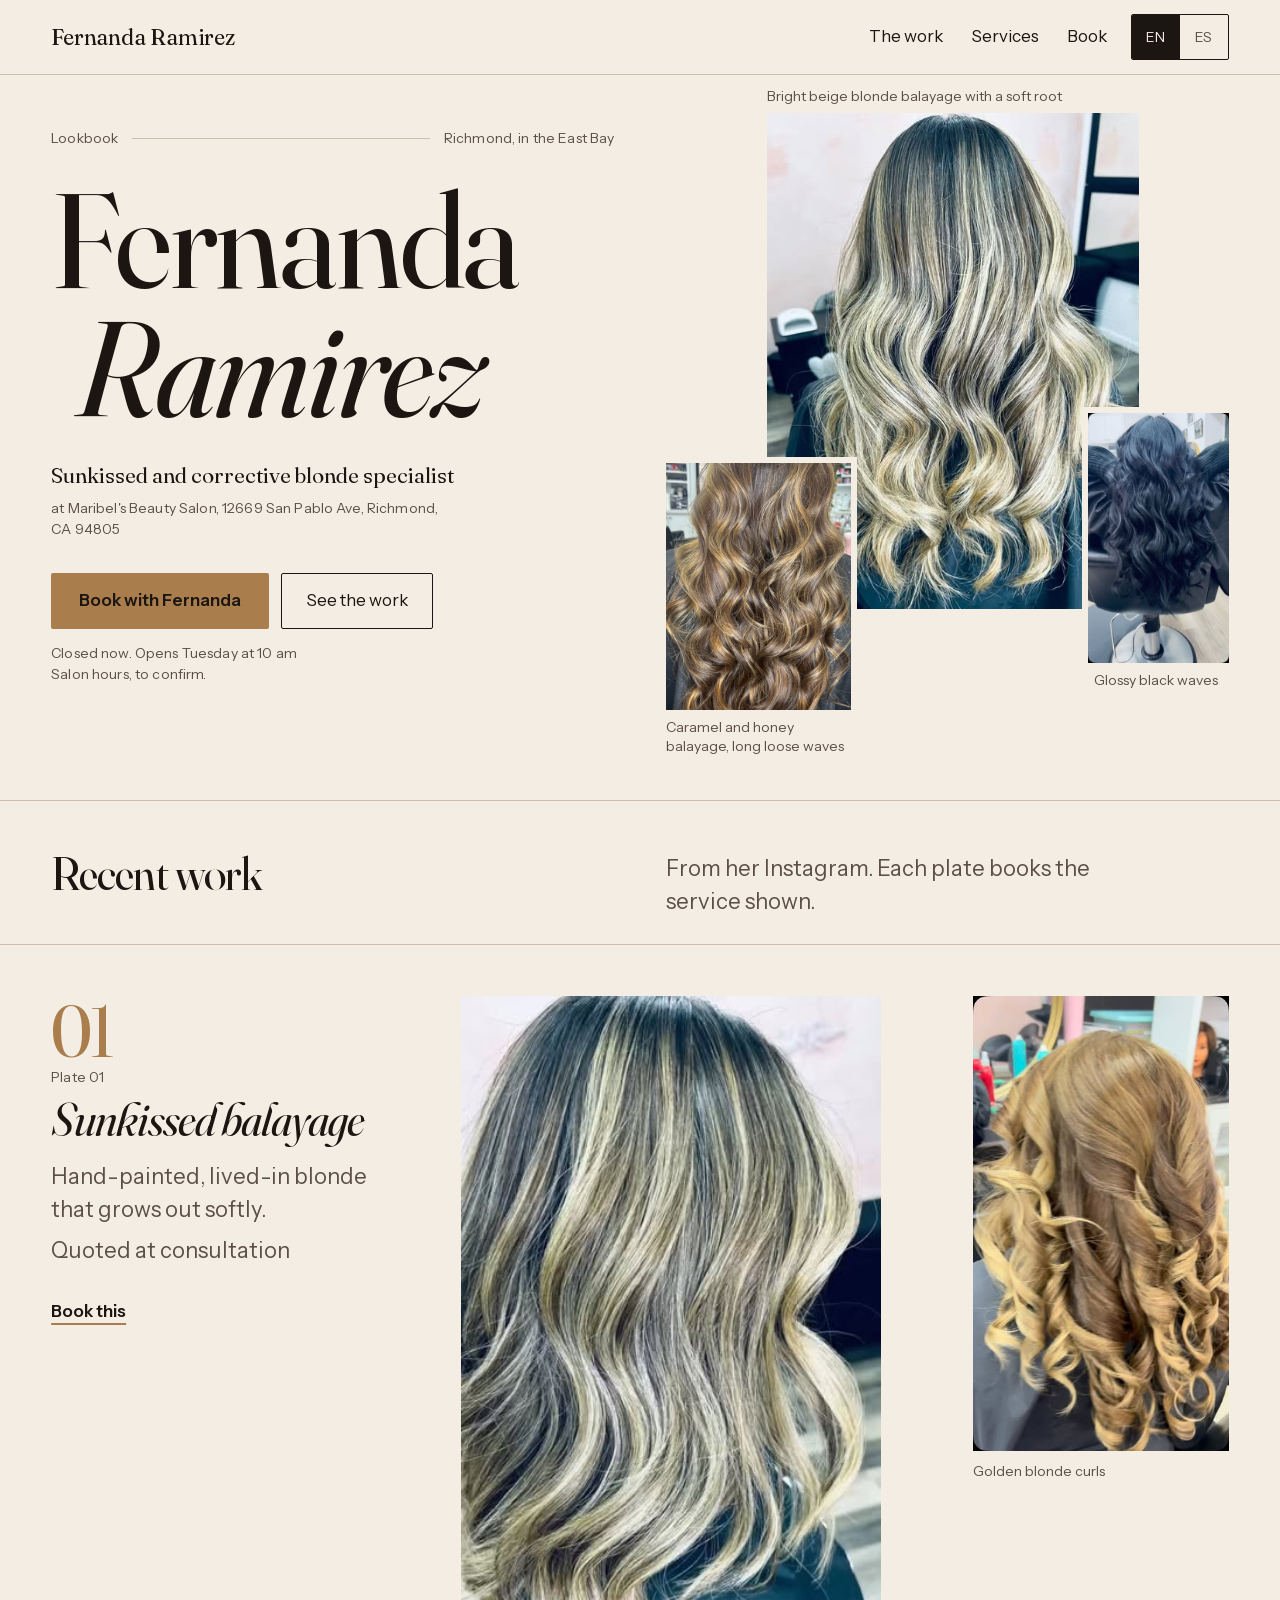
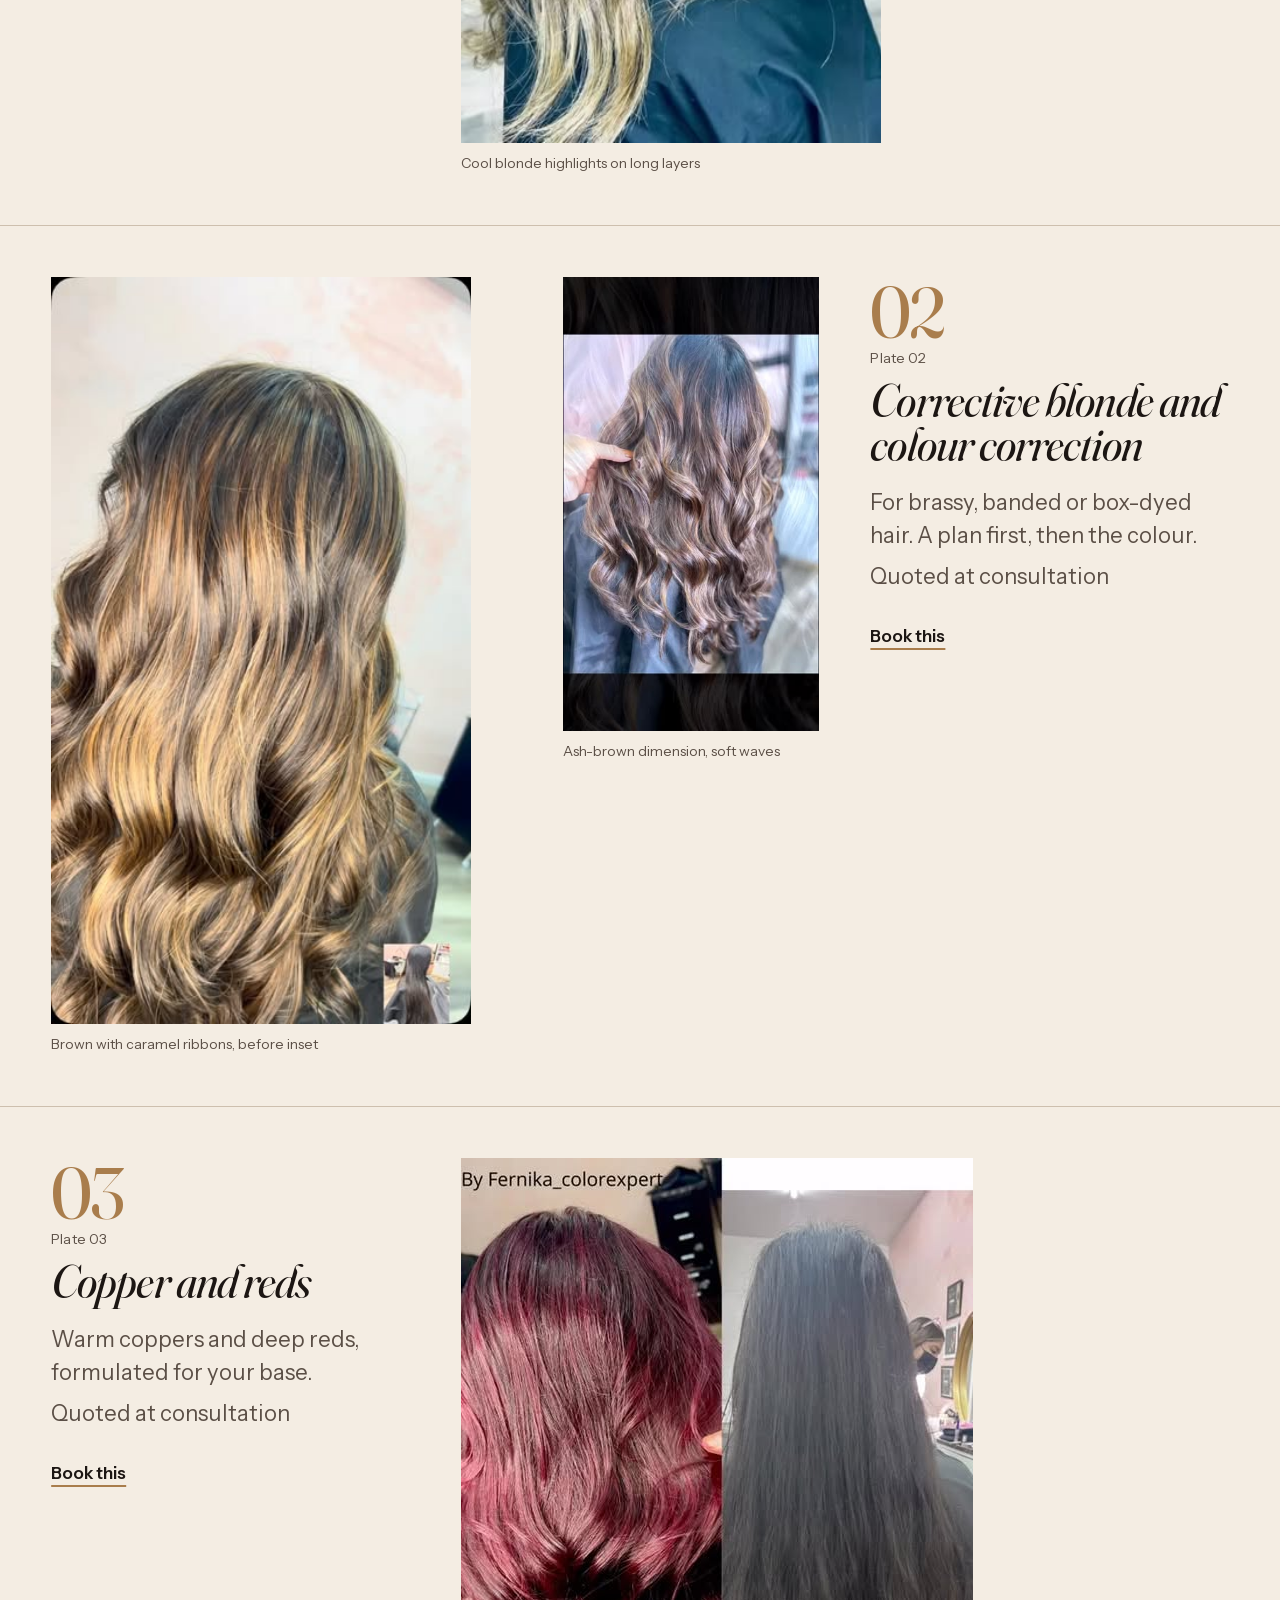
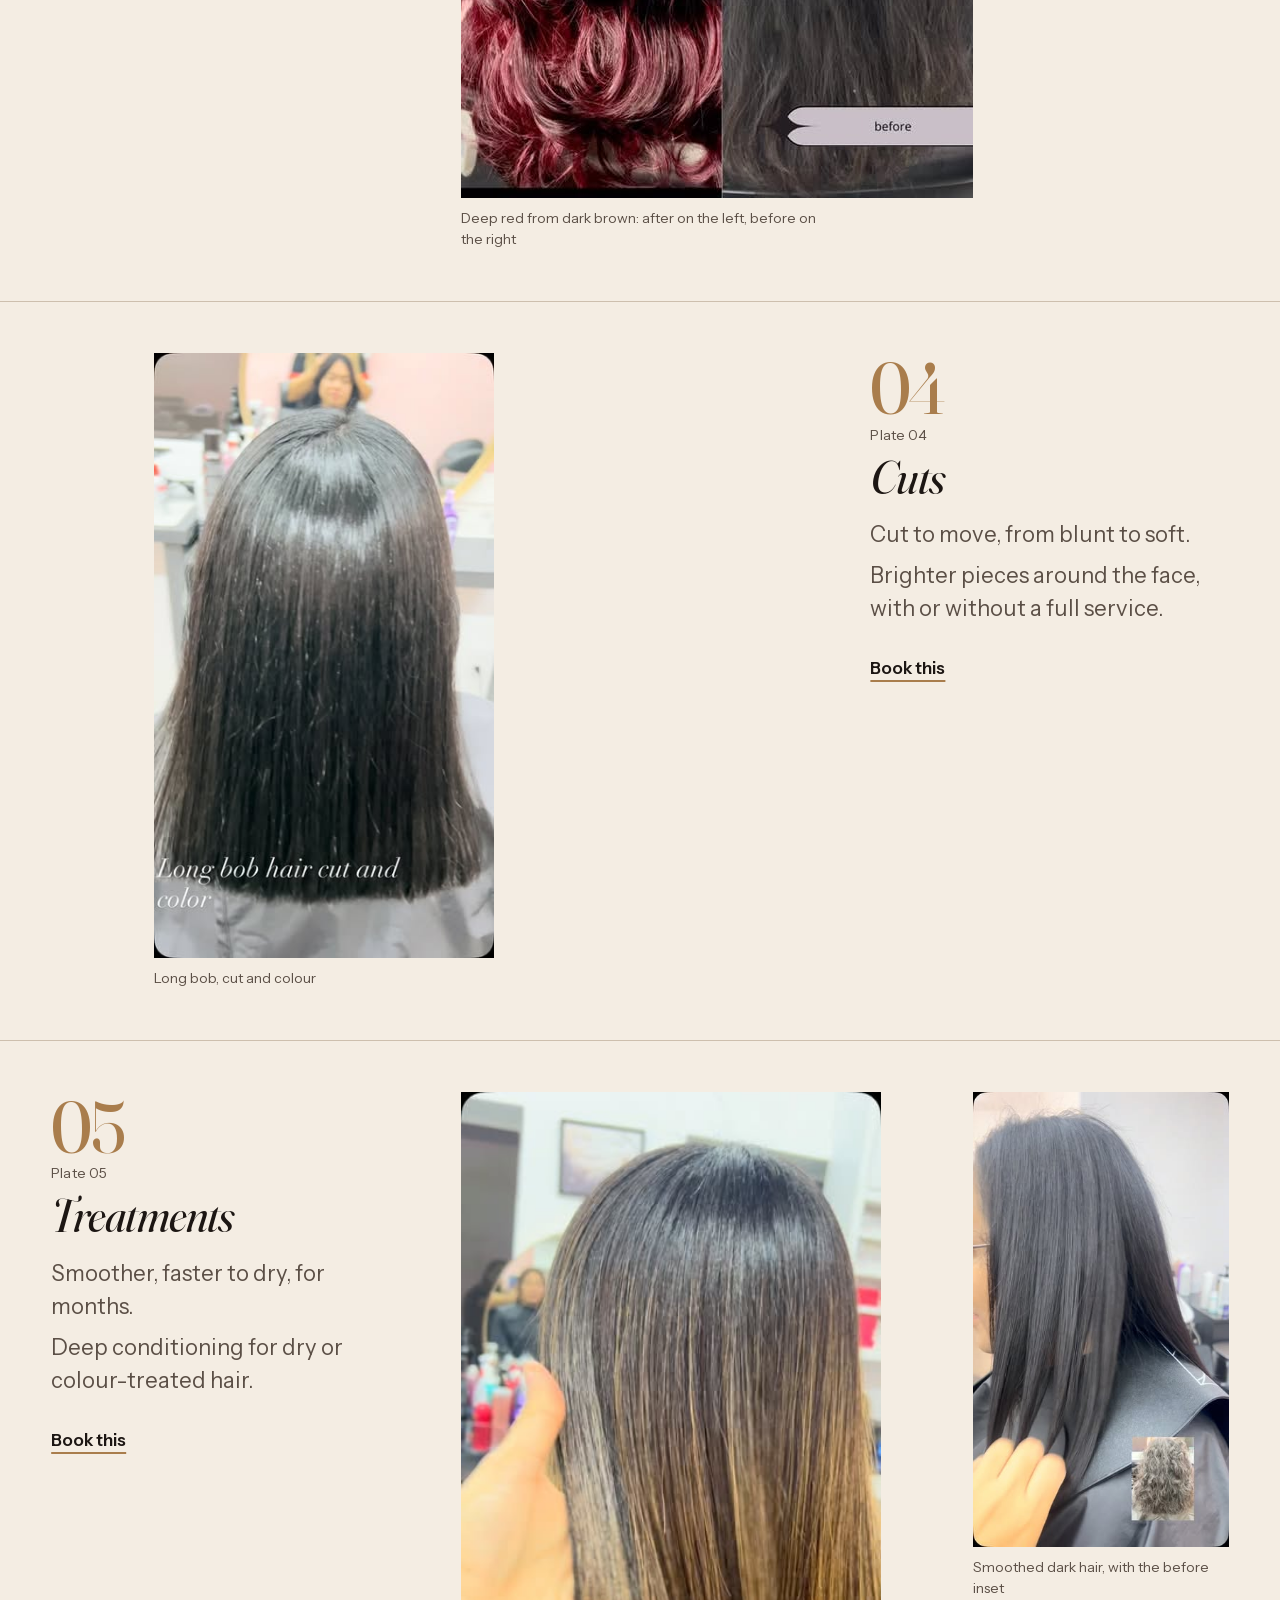
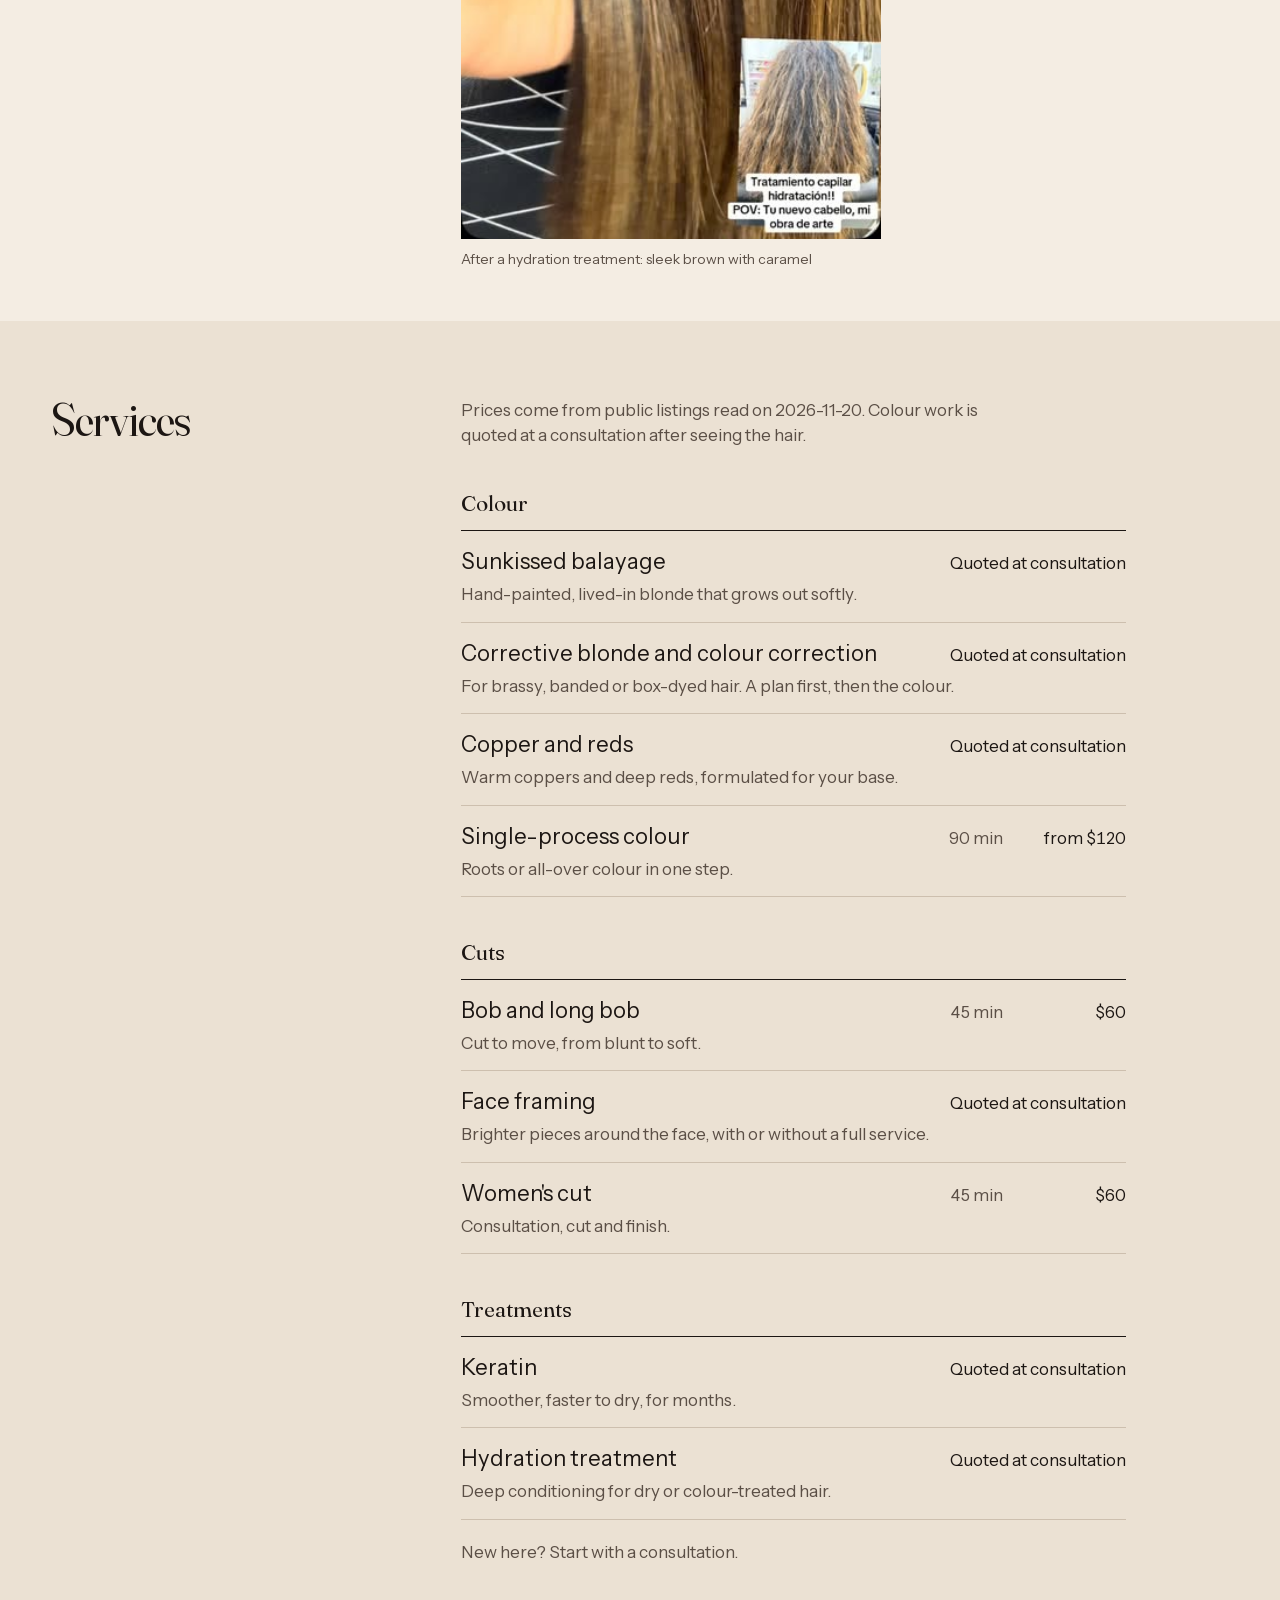
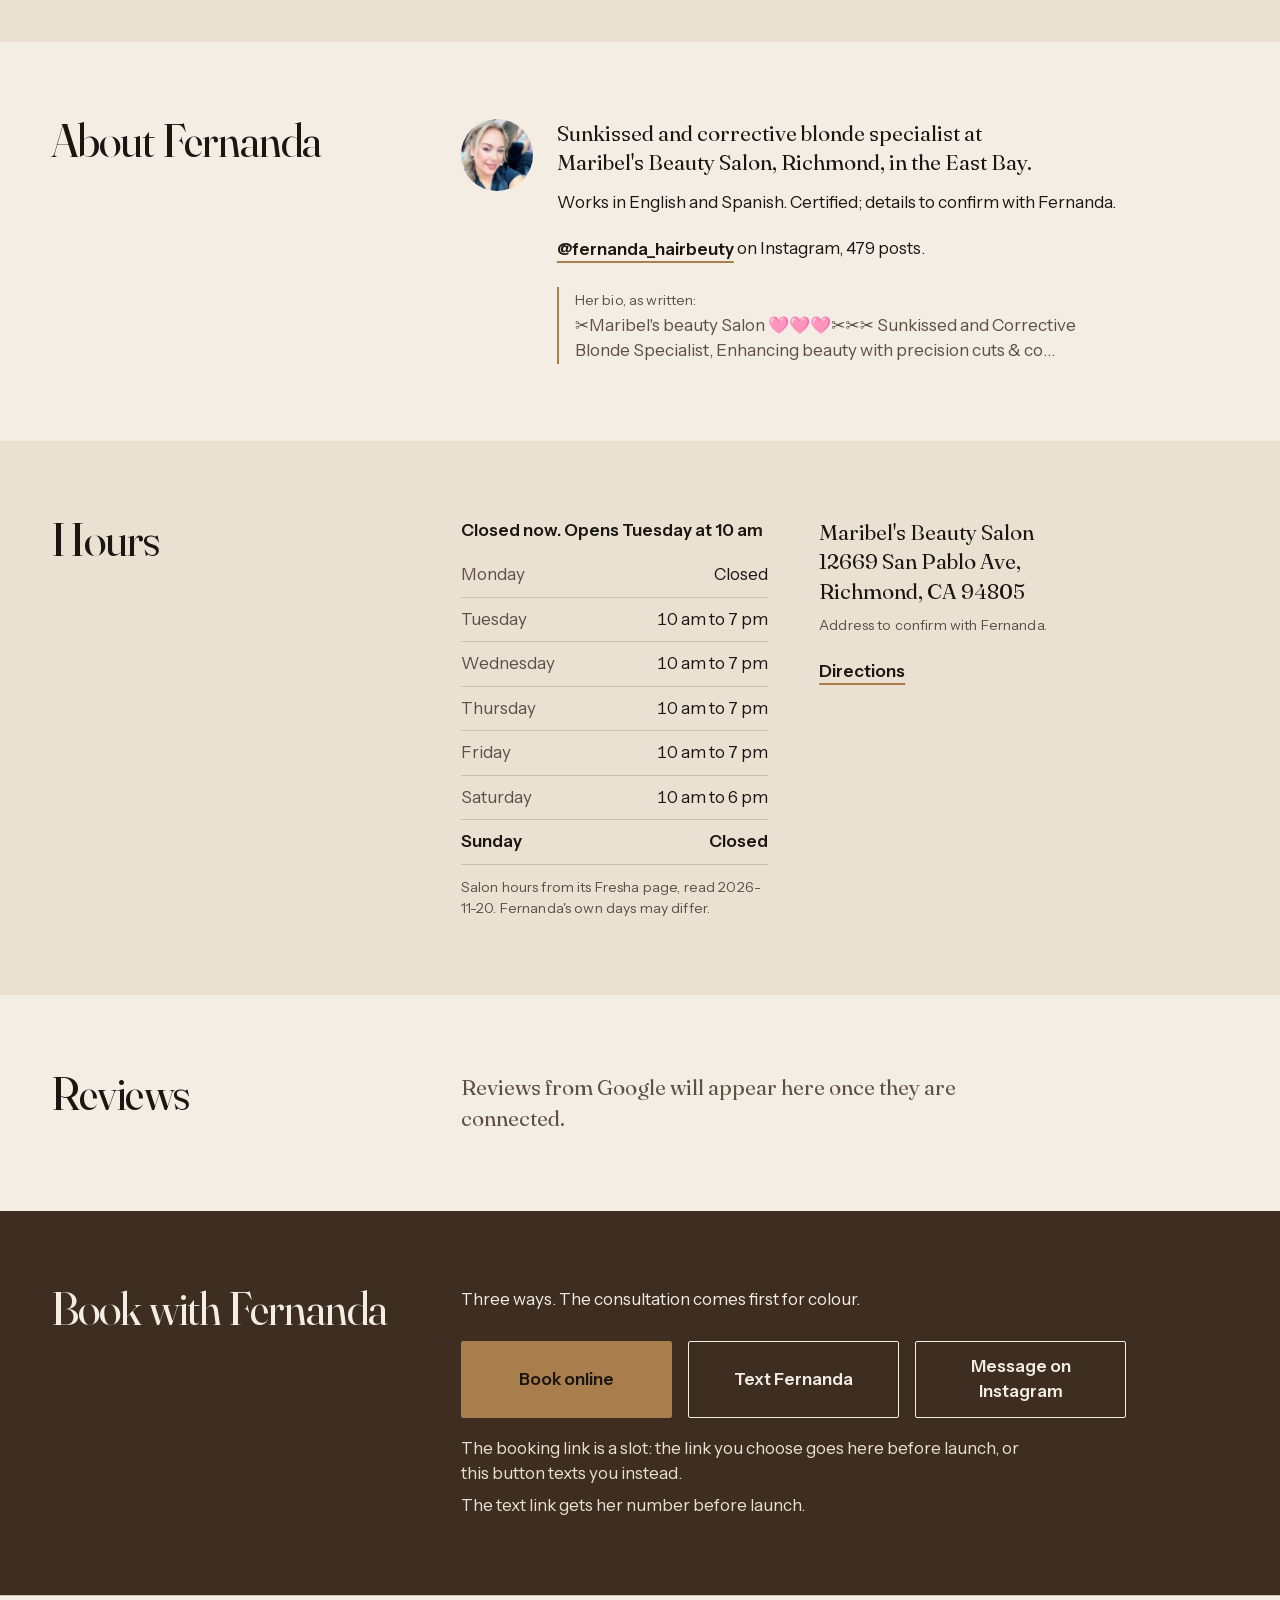
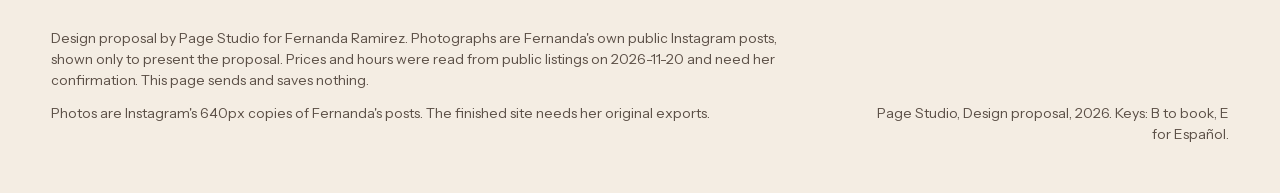
==== commit 17e8debc: "Remove the booking app from every page at her request; reframe the finding" ====
--- a/d1-lookbook.html
+++ b/d1-lookbook.html
@@ -400,7 +400,7 @@
 <section class="reviews" id="reviews" aria-labelledby="rev-h">
   <div class="sec">
     <h2 class="display" id="rev-h" data-t="reviews">Reviews</h2>
-    <div class="body"><p data-t="reviews_empty">Reviews from Booksy and Google will appear here once they are connected.</p></div>
+    <div class="body"><p data-t="reviews_empty">Reviews from Google will appear here once they are connected.</p></div>
   </div>
 </section>
 
@@ -415,7 +415,7 @@
         <a href="https://ig.me/m/fernanda_hairbeuty" rel="noopener" data-t="dm">Message on Instagram</a>
       </div>
       <div class="slots">
-        <p data-t="book_slot">The booking link is a slot: her Booksy listing was offline on 2026-11-20. Square or a new link goes here before launch.</p>
+        <p data-t="book_slot">The booking link is a slot: the link you choose goes here before launch, or this button texts you instead.</p>
         <p data-t="text_slot">The text link gets her number before launch.</p>
       </div>
     </div>
@@ -471,7 +471,7 @@
   addr_note:   { en: "Address to confirm with Fernanda.", es: "Dirección por confirmar con Fernanda." },
   book_lead:   { en: "Three ways. The consultation comes first for colour.", es: "Tres maneras. Para color, primero la consulta." },
   ch_online:   { en: "Book online", es: "Reservar en línea" },
-  book_slot:   { en: "The booking link is a slot: her Booksy listing was offline on 2026-11-20. Square or a new link goes here before launch.", es: "El enlace de reserva es un espacio: su página de Booksy estaba fuera de línea el 20-11-2026. Square o un enlace nuevo va aquí antes de publicar." },
+  book_slot:   { en: "The booking link is a slot: the link you choose goes here before launch, or this button texts you instead.", es: "El enlace de reserva es un espacio: el enlace que elijas va aquí antes de publicar, o este botón te escribe por mensaje." },
   text_slot:   { en: "The text link gets her number before launch.", es: "El enlace de texto recibe su número antes de publicar." },
   keys:        { en: "Keys: B to book, E for Español.", es: "Teclas: B para reservar, E para English." }
 };
